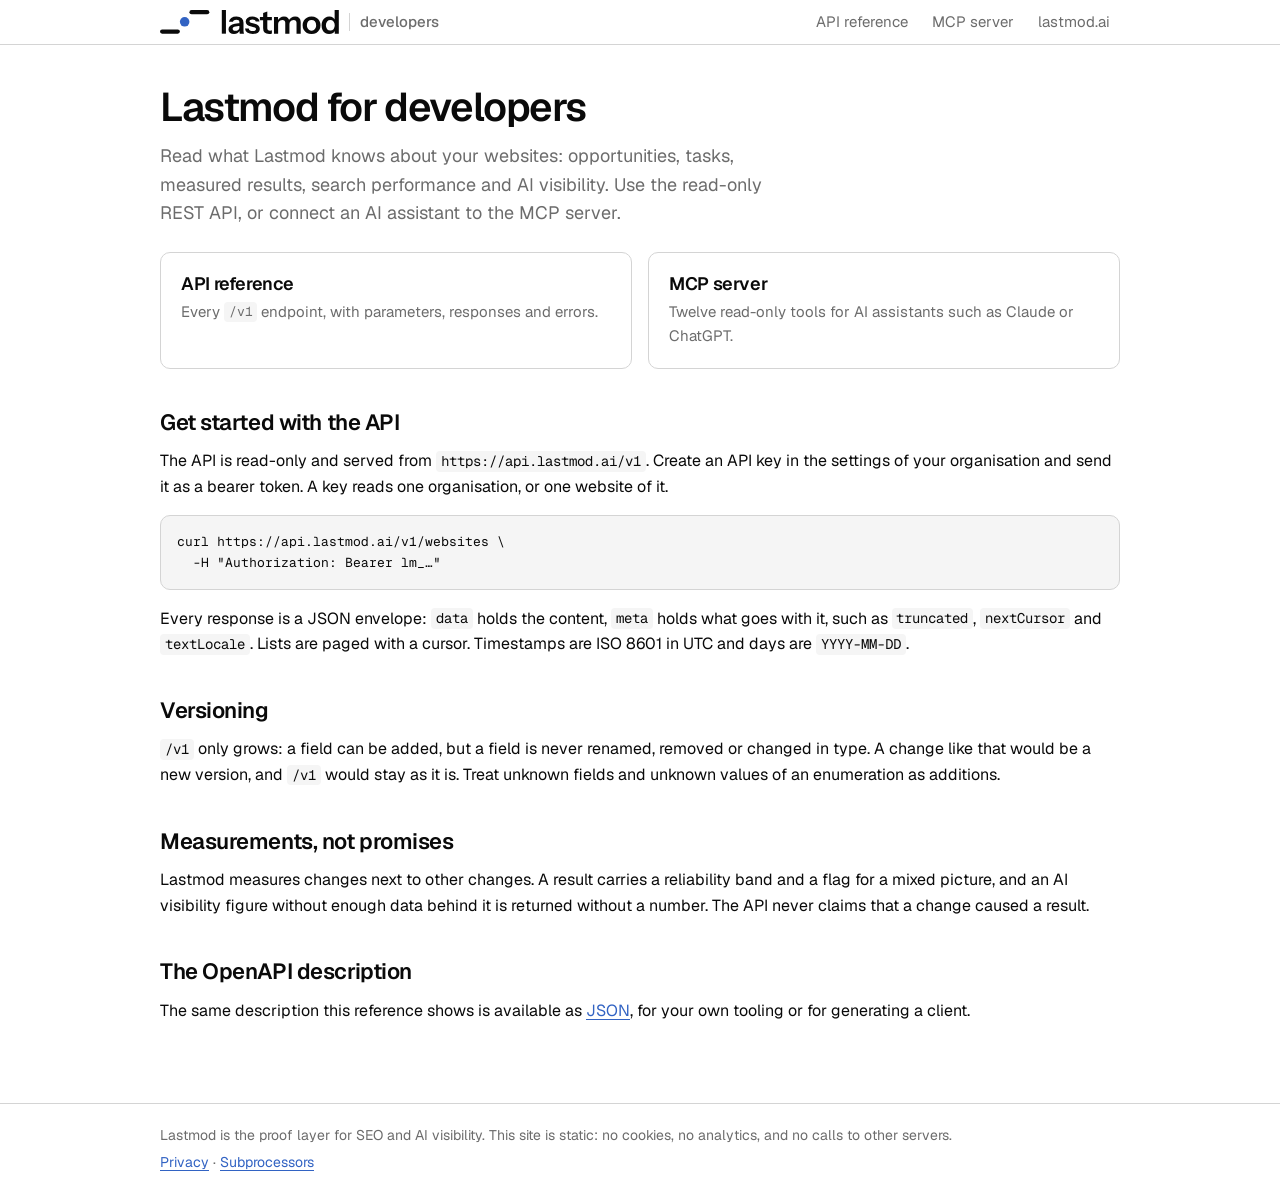
==== index.html @ a7e5242b "Publish developers site (source 8c33e9829)" ====
<!doctype html>
<html lang="en">
<head>
<meta charset="utf-8">
<meta name="viewport" content="width=device-width, initial-scale=1">
<meta http-equiv="Content-Security-Policy" content="default-src &#39;none&#39;; script-src &#39;self&#39;; style-src &#39;self&#39; &#39;unsafe-inline&#39;; img-src &#39;self&#39; data:; font-src &#39;self&#39; data:; connect-src &#39;self&#39;; base-uri &#39;none&#39;; form-action &#39;none&#39;">
<meta name="referrer" content="no-referrer">
<meta name="color-scheme" content="light dark">
<title>Lastmod for developers</title>
<meta name="description" content="Documentation of the Lastmod read-only API and the Lastmod MCP server for AI assistants.">
<link rel="icon" href="/favicon.svg" type="image/svg+xml">
<link rel="preload" href="/fonts/geist-latin-wght-normal.woff2" as="font" type="font/woff2" crossorigin>
<link rel="stylesheet" href="/tokens.css">
<link rel="stylesheet" href="/site.css">

</head>
<body>
<a class="skip" href="#main">Skip to content</a>
<header class="site-header">
<div class="site-header__inner">
<a class="brand" href="/" aria-label="Lastmod developers"><svg class="brand__logo brand__logo--full" viewBox="0 0 5439 730" fill="none" aria-hidden="true" focusable="false"><g transform="translate(0 720.0) scale(1 -1)"><g stroke="currentColor"><path d="M65 65 H540" stroke-width="130" stroke-linecap="round"/><path d="M960 655 H1435" stroke-width="130" stroke-linecap="round"/></g><circle cx="750" cy="360" r="145" fill="var(--lastmod-brand, #3263c3)"/><g fill="currentColor"><path transform="translate(1813.0 0.0)" d="M67.0 0.0V720.0H193.0V0.0Z"/><path transform="translate(2043.0 0.0)" d="M385.0 0.0Q380.0 20.0 377.5 44.0Q375.0 68.0 375.0 102.0H371.0V344.0Q371.0 384.0 348.5 404.5Q326.0 425.0 280.0 425.0Q235.0 425.0 208.5 408.5Q182.0 392.0 176.0 361.0H55.0Q63.0 432.0 123.0 476.0Q183.0 520.0 284.0 520.0Q389.0 520.0 443.0 472.5Q497.0 425.0 497.0 333.0V102.0Q497.0 78.0 500.5 53.0Q504.0 28.0 511.0 0.0ZM208.0 -10.0Q131.0 -10.0 85.5 28.5Q40.0 67.0 40.0 132.0Q40.0 202.0 91.0 243.0Q142.0 284.0 235.0 298.0L394.0 322.0V242.0L256.0 221.0Q211.0 214.0 188.5 196.0Q166.0 178.0 166.0 146.0Q166.0 117.0 187.0 101.5Q208.0 86.0 245.0 86.0Q299.0 86.0 335.0 113.0Q371.0 140.0 371.0 179.0L385.0 102.0Q365.0 47.0 319.5 18.5Q274.0 -10.0 208.0 -10.0Z"/><path transform="translate(2561.0 0.0)" d="M262.0 -10.0Q156.0 -10.0 93.0 34.5Q30.0 79.0 24.0 158.0H139.0Q144.0 119.0 176.0 99.0Q208.0 79.0 262.0 79.0Q311.0 79.0 335.5 94.5Q360.0 110.0 360.0 139.0Q360.0 160.0 346.0 173.5Q332.0 187.0 293.0 196.0L211.0 215.0Q127.0 233.0 86.5 271.5Q46.0 310.0 46.0 368.0Q46.0 439.0 100.5 479.5Q155.0 520.0 251.0 520.0Q346.0 520.0 403.5 479.5Q461.0 439.0 467.0 368.0H352.0Q347.0 399.0 320.5 415.0Q294.0 431.0 248.0 431.0Q205.0 431.0 183.0 417.5Q161.0 404.0 161.0 378.0Q161.0 358.0 178.0 344.5Q195.0 331.0 235.0 321.0L323.0 301.0Q398.0 284.0 436.5 242.0Q475.0 200.0 475.0 143.0Q475.0 70.0 419.0 30.0Q363.0 -10.0 262.0 -10.0Z"/><path transform="translate(3024.0 0.0)" d="M296.0 -10.0Q202.0 -10.0 157.5 34.5Q113.0 79.0 113.0 168.0V626.0L240.0 673.0V165.0Q240.0 128.0 260.0 110.0Q280.0 92.0 323.0 92.0Q340.0 92.0 353.5 94.5Q367.0 97.0 379.0 101.0V3.0Q367.0 -3.0 345.0 -6.5Q323.0 -10.0 296.0 -10.0ZM15.0 411.0V510.0H379.0V411.0Z"/><path transform="translate(3400.0 0.0)" d="M67.0 0.0V510.0H190.0V390.0H193.0V0.0ZM410.0 0.0V329.0Q410.0 374.0 387.5 395.5Q365.0 417.0 324.0 417.0Q288.0 417.0 258.0 400.0Q228.0 383.0 210.5 352.0Q193.0 321.0 193.0 280.0L180.0 397.0Q206.0 453.0 255.0 486.5Q304.0 520.0 369.0 520.0Q447.0 520.0 492.0 475.5Q537.0 431.0 537.0 361.0V0.0ZM753.0 0.0V329.0Q753.0 374.0 731.0 395.5Q709.0 417.0 668.0 417.0Q631.0 417.0 601.0 400.0Q571.0 383.0 554.0 352.0Q537.0 321.0 537.0 280.0L515.0 397.0Q540.0 453.0 591.0 486.5Q642.0 520.0 709.0 520.0Q789.0 520.0 834.5 474.5Q880.0 429.0 880.0 354.0V0.0Z"/><path transform="translate(4311.0 0.0)" d="M299.0 -10.0Q218.0 -10.0 156.5 24.0Q95.0 58.0 61.0 118.5Q27.0 179.0 27.0 257.0Q27.0 335.0 61.0 394.0Q95.0 453.0 156.5 486.5Q218.0 520.0 299.0 520.0Q381.0 520.0 442.0 486.5Q503.0 453.0 537.0 394.0Q571.0 335.0 571.0 257.0Q571.0 179.0 536.5 118.5Q502.0 58.0 441.0 24.0Q380.0 -10.0 299.0 -10.0ZM299.0 91.0Q339.0 91.0 371.0 111.5Q403.0 132.0 421.0 169.5Q439.0 207.0 439.0 258.0Q439.0 333.0 399.5 376.0Q360.0 419.0 299.0 419.0Q238.0 419.0 198.0 376.0Q158.0 333.0 158.0 258.0Q158.0 207.0 176.5 169.5Q195.0 132.0 226.5 111.5Q258.0 91.0 299.0 91.0Z"/><path transform="translate(4885.0 0.0)" d="M431.0 0.0V115.0L441.0 113.0Q428.0 57.0 378.0 23.5Q328.0 -10.0 259.0 -10.0Q189.0 -10.0 137.5 22.5Q86.0 55.0 58.0 114.0Q30.0 173.0 30.0 253.0Q30.0 334.0 59.0 394.0Q88.0 454.0 140.5 487.0Q193.0 520.0 263.0 520.0Q335.0 520.0 382.0 485.5Q429.0 451.0 440.0 390.0L427.0 389.0V720.0H554.0V0.0ZM296.0 93.0Q357.0 93.0 393.5 135.5Q430.0 178.0 430.0 255.0Q430.0 332.0 393.0 374.0Q356.0 416.0 295.0 416.0Q235.0 416.0 198.0 373.5Q161.0 331.0 161.0 254.0Q161.0 177.0 198.0 135.0Q235.0 93.0 296.0 93.0Z"/></g></g></svg><svg class="brand__logo brand__logo--compact" viewBox="0 0 1000 1000" fill="none" aria-hidden="true" focusable="false"><path d="M140 780 H500 V220 H860" stroke="currentColor" stroke-width="200" stroke-linecap="round" stroke-linejoin="round"/><circle cx="500" cy="500" r="124" fill="var(--lastmod-brand, #3263c3)"/></svg><span class="brand__tag" aria-hidden="true">developers</span></a>
<nav class="nav" aria-label="Main"><a href="/api/">API reference</a><a href="/mcp/">MCP server</a><a href="https://www.lastmod.ai">lastmod.ai</a></nav>
</div>
</header>
<main id="main" class="main">
<h1>Lastmod for developers</h1>
<p class="lede">Read what Lastmod knows about your websites: opportunities, tasks, measured results, search performance and AI visibility. Use the read-only REST API, or connect an AI assistant to the MCP server.</p>
<ul class="cards">
<li><a class="card" href="/api/"><h2>API reference</h2><p>Every <code>/v1</code> endpoint, with parameters, responses and errors.</p></a></li>
<li><a class="card" href="/mcp/"><h2>MCP server</h2><p>Twelve read-only tools for AI assistants such as Claude or ChatGPT.</p></a></li>
</ul>

<h2>Get started with the API</h2>
<p>The API is read-only and served from <code>https://api.lastmod.ai/v1</code>. Create an API key in the settings of your organisation and send it as a bearer token. A key reads one organisation, or one website of it.</p>
<pre><code>curl https://api.lastmod.ai/v1/websites \
  -H "Authorization: Bearer lm_…"</code></pre>
<p>Every response is a JSON envelope: <code>data</code> holds the content, <code>meta</code> holds what goes with it, such as <code>truncated</code>, <code>nextCursor</code> and <code>textLocale</code>. Lists are paged with a cursor. Timestamps are ISO 8601 in UTC and days are <code>YYYY-MM-DD</code>.</p>

<h2>Versioning</h2>
<p><code>/v1</code> only grows: a field can be added, but a field is never renamed, removed or changed in type. A change like that would be a new version, and <code>/v1</code> would stay as it is. Treat unknown fields and unknown values of an enumeration as additions.</p>

<h2>Measurements, not promises</h2>
<p>Lastmod measures changes next to other changes. A result carries a reliability band and a flag for a mixed picture, and an AI visibility figure without enough data behind it is returned without a number. The API never claims that a change caused a result.</p>

<h2>The OpenAPI description</h2>
<p>The same description this reference shows is available as <a href="/spec/v1.openapi.json">JSON</a>, for your own tooling or for generating a client.</p>

</main>
<footer class="site-footer">
<div class="site-footer__inner">
<p>Lastmod is the proof layer for SEO and AI visibility. This site is static: no cookies, no analytics, and no calls to other servers.</p>
<p><a href="https://www.lastmod.ai/en/privacy">Privacy</a> · <a href="https://www.lastmod.ai/en/subprocessors">Subprocessors</a></p>
</div>
</footer>

</body>
</html>
---- tokens.css ----
/* Generated from the Lastmod design tokens; do not edit by hand. */
:root {
  --background: oklch(1 0 0);
  --foreground: oklch(0.145 0 0);
  --muted: oklch(0.97 0 0);
  --muted-foreground: oklch(0.53 0 0);
  --primary: oklch(0.5193 0.1596 262.08);
  --primary-foreground: oklch(0.985 0 0);
  --border: oklch(0.87 0 0);
  --ring: oklch(0.6 0.14 262);
  --card: oklch(1 0 0);
  --primary-subtle: oklch(0.95 0.022 262);
  --primary-subtle-border: oklch(0.83 0.055 262);
  --info-subtle: oklch(0.96 0.025 240);
  --info-subtle-foreground: oklch(0.33 0.075 245);
  --info-border: oklch(0.88 0.05 240);
  --radius: 0.625rem;
  color-scheme: light;
}
@media (prefers-color-scheme: dark) {
  :root:not([data-theme="light"]) {
    --background: oklch(0.145 0 0);
    --foreground: oklch(0.985 0 0);
    --muted: oklch(0.269 0 0);
    --muted-foreground: oklch(0.708 0 0);
    --primary: oklch(0.7 0.135 262);
    --primary-foreground: oklch(0.16 0.03 262);
    --border: oklch(1 0 0 / 18%);
    --ring: oklch(0.7 0.135 262);
    --card: oklch(0.23 0.005 85);
    --primary-subtle: oklch(0.28 0.035 262);
    --primary-subtle-border: oklch(0.4 0.07 262);
    --info-subtle: oklch(0.27 0.04 245);
    --info-subtle-foreground: oklch(0.9 0.05 240);
    --info-border: oklch(0.38 0.06 245);
    --radius: 0.625rem;
    color-scheme: dark;
  }
}
:root[data-theme="dark"] {
  --background: oklch(0.145 0 0);
  --foreground: oklch(0.985 0 0);
  --muted: oklch(0.269 0 0);
  --muted-foreground: oklch(0.708 0 0);
  --primary: oklch(0.7 0.135 262);
  --primary-foreground: oklch(0.16 0.03 262);
  --border: oklch(1 0 0 / 18%);
  --ring: oklch(0.7 0.135 262);
  --card: oklch(0.23 0.005 85);
  --primary-subtle: oklch(0.28 0.035 262);
  --primary-subtle-border: oklch(0.4 0.07 262);
  --info-subtle: oklch(0.27 0.04 245);
  --info-subtle-foreground: oklch(0.9 0.05 240);
  --info-border: oklch(0.38 0.06 245);
  --radius: 0.625rem;
  color-scheme: dark;
}
---- site.css ----
/* Lastmod developers: layout of the static pages. Colour comes from tokens.css only. */

/* Geist en Geist Mono, zelf meegeleverd (OFL, fonts/LICENSE.txt): dezelfde lettertypen als lastmod.ai. */
@font-face {
  font-family: "Geist";
  src: url("/fonts/geist-latin-wght-normal.woff2") format("woff2-variations");
  font-weight: 100 900;
  font-style: normal;
  font-display: swap;
}

@font-face {
  font-family: "Geist Mono";
  src: url("/fonts/geist-mono-latin-wght-normal.woff2") format("woff2-variations");
  font-weight: 100 900;
  font-style: normal;
  font-display: swap;
}

*,
*::before,
*::after {
  box-sizing: border-box;
}

html {
  -webkit-text-size-adjust: 100%;
}

body {
  margin: 0;
  background: var(--background);
  color: var(--foreground);
  font-family:
    "Geist",
    ui-sans-serif,
    system-ui,
    -apple-system,
    "Segoe UI",
    Roboto,
    "Helvetica Neue",
    Arial,
    sans-serif;
  font-size: 1rem;
  line-height: 1.6;
}

a {
  color: var(--primary);
  text-underline-offset: 0.18em;
}

a:focus-visible,
summary:focus-visible {
  outline: 2px solid var(--ring);
  outline-offset: 2px;
  border-radius: 2px;
}

code,
pre {
  font-family: "Geist Mono", ui-monospace, "SF Mono", Menlo, Consolas, "Liberation Mono", monospace;
}

.skip {
  position: absolute;
  left: -999px;
}
.skip:focus {
  left: 1rem;
  top: 1rem;
  z-index: 10;
  background: var(--background);
  padding: 0.5rem 0.75rem;
}

.site-header {
  border-bottom: 1px solid var(--border);
}

.site-header__inner,
.main,
.site-footer__inner {
  max-width: 62rem;
  margin: 0 auto;
  padding-left: 1rem;
  padding-right: 1rem;
}

.site-header__inner {
  display: flex;
  flex-wrap: wrap;
  align-items: center;
  gap: 0 1.5rem;
}

.brand {
  display: inline-flex;
  align-items: center;
  gap: 0.625rem;
  min-height: 2.75rem;
  color: var(--foreground);
  text-decoration: none;
}

.brand__logo {
  display: block;
  height: 1.5rem;
  width: auto;
  flex: none;
}

/* Het volledige logo bevat het beeldmerk al: het compacte is alleen voor smalle schermen. */
.brand__logo--compact {
  display: none;
  height: 1.75rem;
}

.brand__tag {
  color: var(--muted-foreground);
  font-size: 0.9375rem;
  font-weight: 500;
  padding-left: 0.625rem;
  border-left: 1px solid var(--border);
  line-height: 1.25;
}

@media (max-width: 30rem) {
  .brand__logo--full {
    display: none;
  }
  .brand__logo--compact {
    display: block;
  }
}

.nav {
  display: flex;
  flex-wrap: wrap;
  gap: 0 0.25rem;
  margin-left: auto;
}

.nav a {
  display: inline-flex;
  align-items: center;
  min-height: 2.75rem;
  min-width: 2.75rem;
  padding: 0 0.625rem;
  color: var(--muted-foreground);
  font-size: 0.9375rem;
  text-decoration: none;
}

.nav a:hover,
.nav a[aria-current="page"] {
  color: var(--foreground);
}

.nav a[aria-current="page"] {
  text-decoration: underline;
  text-underline-offset: 0.35em;
}

.main {
  padding-top: 2.5rem;
  padding-bottom: 4rem;
}

h1 {
  margin: 0 0 0.75rem;
  font-size: clamp(1.75rem, 1.4rem + 1.4vw, 2.5rem);
  font-weight: 600;
  line-height: 1.12;
  letter-spacing: -0.035em;
}

h2 {
  margin: 2.5rem 0 0.75rem;
  font-size: 1.375rem;
  font-weight: 600;
  line-height: 1.25;
  letter-spacing: -0.02em;
}

h3 {
  margin: 0 0 0.25rem;
  font-size: 1.0625rem;
}

p,
ul,
ol {
  margin: 0 0 1rem;
}

.lede {
  max-width: 40rem;
  color: var(--muted-foreground);
  font-size: 1.125rem;
}

.muted {
  color: var(--muted-foreground);
}

.cards {
  display: grid;
  gap: 1rem;
  grid-template-columns: repeat(auto-fit, minmax(16rem, 1fr));
  margin: 1.5rem 0 0;
  padding: 0;
  list-style: none;
}

.card {
  display: block;
  height: 100%;
  padding: 1.25rem;
  border: 1px solid var(--border);
  border-radius: var(--radius);
  background: var(--card);
  color: var(--foreground);
  text-decoration: none;
}

.card:hover {
  border-color: var(--primary);
}

.card p {
  margin: 0;
  color: var(--muted-foreground);
  font-size: 0.9375rem;
}

.card h2 {
  margin: 0 0 0.25rem;
  font-size: 1.125rem;
}

pre {
  margin: 0 0 1rem;
  padding: 1rem;
  overflow-x: auto;
  border: 1px solid var(--border);
  border-radius: var(--radius);
  background: var(--muted);
  font-size: 0.8125rem;
  line-height: 1.55;
}

:not(pre) > code {
  padding: 0.1em 0.35em;
  border-radius: 4px;
  background: var(--muted);
  font-size: 0.875em;
}

.note {
  padding: 0.75rem 1rem;
  border: 1px solid var(--info-border);
  border-radius: var(--radius);
  background: var(--info-subtle);
  color: var(--info-subtle-foreground);
  font-size: 0.9375rem;
}

.tool {
  border: 1px solid var(--border);
  border-radius: var(--radius);
  background: var(--card);
  margin: 0 0 0.75rem;
}

.tool > summary {
  display: flex;
  flex-wrap: wrap;
  align-items: baseline;
  gap: 0.25rem 0.75rem;
  min-height: 2.75rem;
  padding: 0.75rem 1rem;
  cursor: pointer;
}

.tool > summary code {
  background: none;
  padding: 0;
  font-size: 0.9375rem;
  font-weight: 600;
  color: var(--foreground);
}

.tool__title {
  color: var(--muted-foreground);
  font-size: 0.875rem;
}

.tool__body {
  padding: 0 1rem 1rem;
}

.table-wrap {
  overflow-x: auto;
}

table {
  width: 100%;
  border-collapse: collapse;
  font-size: 0.875rem;
}

th,
td {
  padding: 0.5rem 0.75rem 0.5rem 0;
  border-top: 1px solid var(--border);
  text-align: left;
  vertical-align: top;
}

th {
  color: var(--muted-foreground);
  font-size: 0.75rem;
  font-weight: 500;
}

.site-footer {
  border-top: 1px solid var(--border);
  color: var(--muted-foreground);
  font-size: 0.875rem;
}

.site-footer__inner {
  padding-top: 1.25rem;
  padding-bottom: 1.5rem;
}

.site-footer p {
  margin: 0 0 0.25rem;
}

.site-footer a {
  display: inline-block;
  min-height: 1.5rem;
}

@media (pointer: coarse) {
  .site-footer a {
    min-height: 2.75rem;
    line-height: 2.75rem;
  }
}
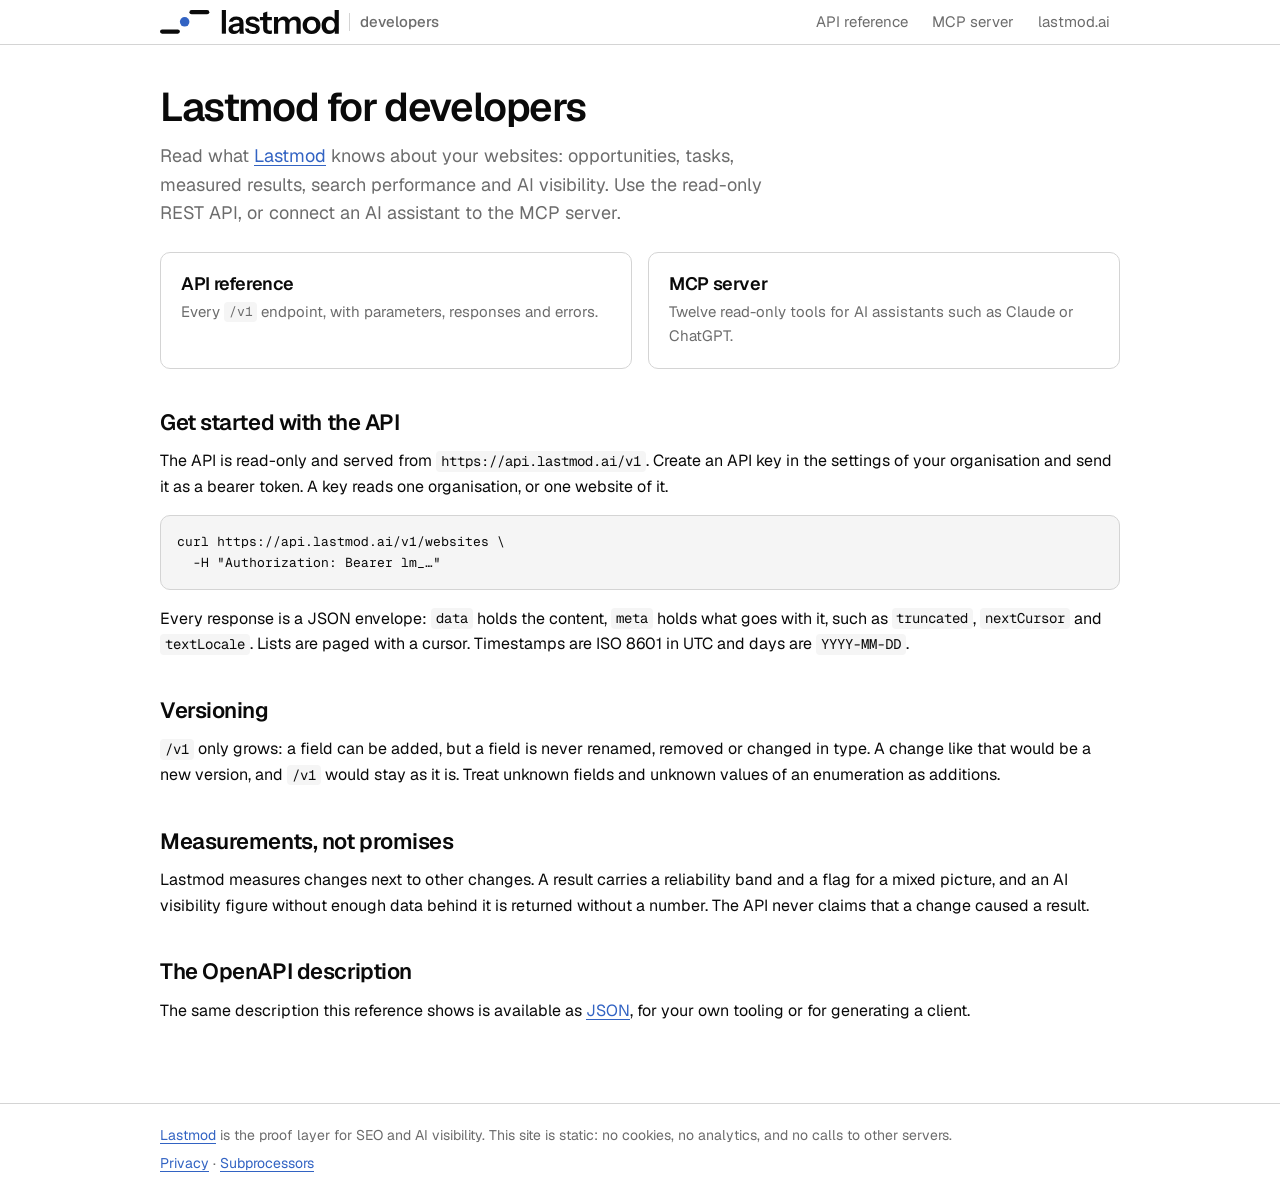
==== commit 5a6da0e2: "Publish developers site (source 72d3a1b71)" ====
--- a/index.html
+++ b/index.html
@@ -6,13 +6,24 @@
 <meta http-equiv="Content-Security-Policy" content="default-src &#39;none&#39;; script-src &#39;self&#39;; style-src &#39;self&#39; &#39;unsafe-inline&#39;; img-src &#39;self&#39; data:; font-src &#39;self&#39; data:; connect-src &#39;self&#39;; base-uri &#39;none&#39;; form-action &#39;none&#39;">
 <meta name="referrer" content="no-referrer">
 <meta name="color-scheme" content="light dark">
-<title>Lastmod for developers</title>
-<meta name="description" content="Documentation of the Lastmod read-only API and the Lastmod MCP server for AI assistants.">
+<title>Lastmod for developers: API and MCP server</title>
+<meta name="description" content="Read-only REST API and MCP server for Lastmod: opportunities, tasks, measured results, search performance and AI visibility, with an OpenAPI description.">
+<link rel="canonical" href="https://developers.lastmod.ai/">
 <link rel="icon" href="/favicon.svg" type="image/svg+xml">
+<meta property="og:type" content="website">
+<meta property="og:site_name" content="Lastmod for developers">
+<meta property="og:title" content="Lastmod for developers: API and MCP server">
+<meta property="og:description" content="Read-only REST API and MCP server for Lastmod: opportunities, tasks, measured results, search performance and AI visibility, with an OpenAPI description.">
+<meta property="og:image" content="https://developers.lastmod.ai/og-image.png">
+<meta property="og:image:width" content="1200">
+<meta property="og:image:height" content="630">
+<meta property="og:image:alt" content="Lastmod for developers: the Lastmod logo and the address developers.lastmod.ai">
+<meta name="twitter:card" content="summary_large_image">
 <link rel="preload" href="/fonts/geist-latin-wght-normal.woff2" as="font" type="font/woff2" crossorigin>
 <link rel="stylesheet" href="/tokens.css">
 <link rel="stylesheet" href="/site.css">
 
+<script type="application/ld+json">{"@context":"https://schema.org","@type":"WebSite","@id":"https://developers.lastmod.ai/#website","name":"Lastmod for developers","url":"https://developers.lastmod.ai/","inLanguage":"en","publisher":{"@id":"https://www.lastmod.ai/#organization"}}</script>
 </head>
 <body>
 <a class="skip" href="#main">Skip to content</a>
@@ -24,7 +35,7 @@
 </header>
 <main id="main" class="main">
 <h1>Lastmod for developers</h1>
-<p class="lede">Read what Lastmod knows about your websites: opportunities, tasks, measured results, search performance and AI visibility. Use the read-only REST API, or connect an AI assistant to the MCP server.</p>
+<p class="lede">Read what <a href="https://www.lastmod.ai">Lastmod</a> knows about your websites: opportunities, tasks, measured results, search performance and AI visibility. Use the read-only REST API, or connect an AI assistant to the MCP server.</p>
 <ul class="cards">
 <li><a class="card" href="/api/"><h2>API reference</h2><p>Every <code>/v1</code> endpoint, with parameters, responses and errors.</p></a></li>
 <li><a class="card" href="/mcp/"><h2>MCP server</h2><p>Twelve read-only tools for AI assistants such as Claude or ChatGPT.</p></a></li>
@@ -48,7 +59,7 @@
 </main>
 <footer class="site-footer">
 <div class="site-footer__inner">
-<p>Lastmod is the proof layer for SEO and AI visibility. This site is static: no cookies, no analytics, and no calls to other servers.</p>
+<p><a href="https://www.lastmod.ai">Lastmod</a> is the proof layer for SEO and AI visibility. This site is static: no cookies, no analytics, and no calls to other servers.</p>
 <p><a href="https://www.lastmod.ai/en/privacy">Privacy</a> · <a href="https://www.lastmod.ai/en/subprocessors">Subprocessors</a></p>
 </div>
 </footer>
--- a/site.css
+++ b/site.css
@@ -78,6 +78,16 @@
   border-bottom: 1px solid var(--border);
 }
 
+/* Op een breed scherm blijft de kop staan; op een telefoon loopt hij mee (hij kan daar over twee regels staan). */
+@media (min-width: 48rem) {
+  .site-header {
+    position: sticky;
+    top: 0;
+    z-index: 30;
+    background: var(--background);
+  }
+}
+
 .site-header__inner,
 .main,
 .site-footer__inner {
@@ -350,3 +360,21 @@
     line-height: 2.75rem;
   }
 }
+
+/* De voorgerenderde referentie op /api/: zichtbaar tot Scalar hem vervangt, en de enige tekst voor wie geen JavaScript draait. */
+.static-reference {
+  max-width: 62rem;
+  margin: 0 auto;
+  padding: 2.5rem 1rem 4rem;
+}
+
+.static-reference section {
+  margin-top: 1.5rem;
+  padding-top: 1.5rem;
+  border-top: 1px solid var(--border);
+}
+
+.static-reference h4 {
+  margin: 1rem 0 0.25rem;
+  font-size: 0.9375rem;
+}
